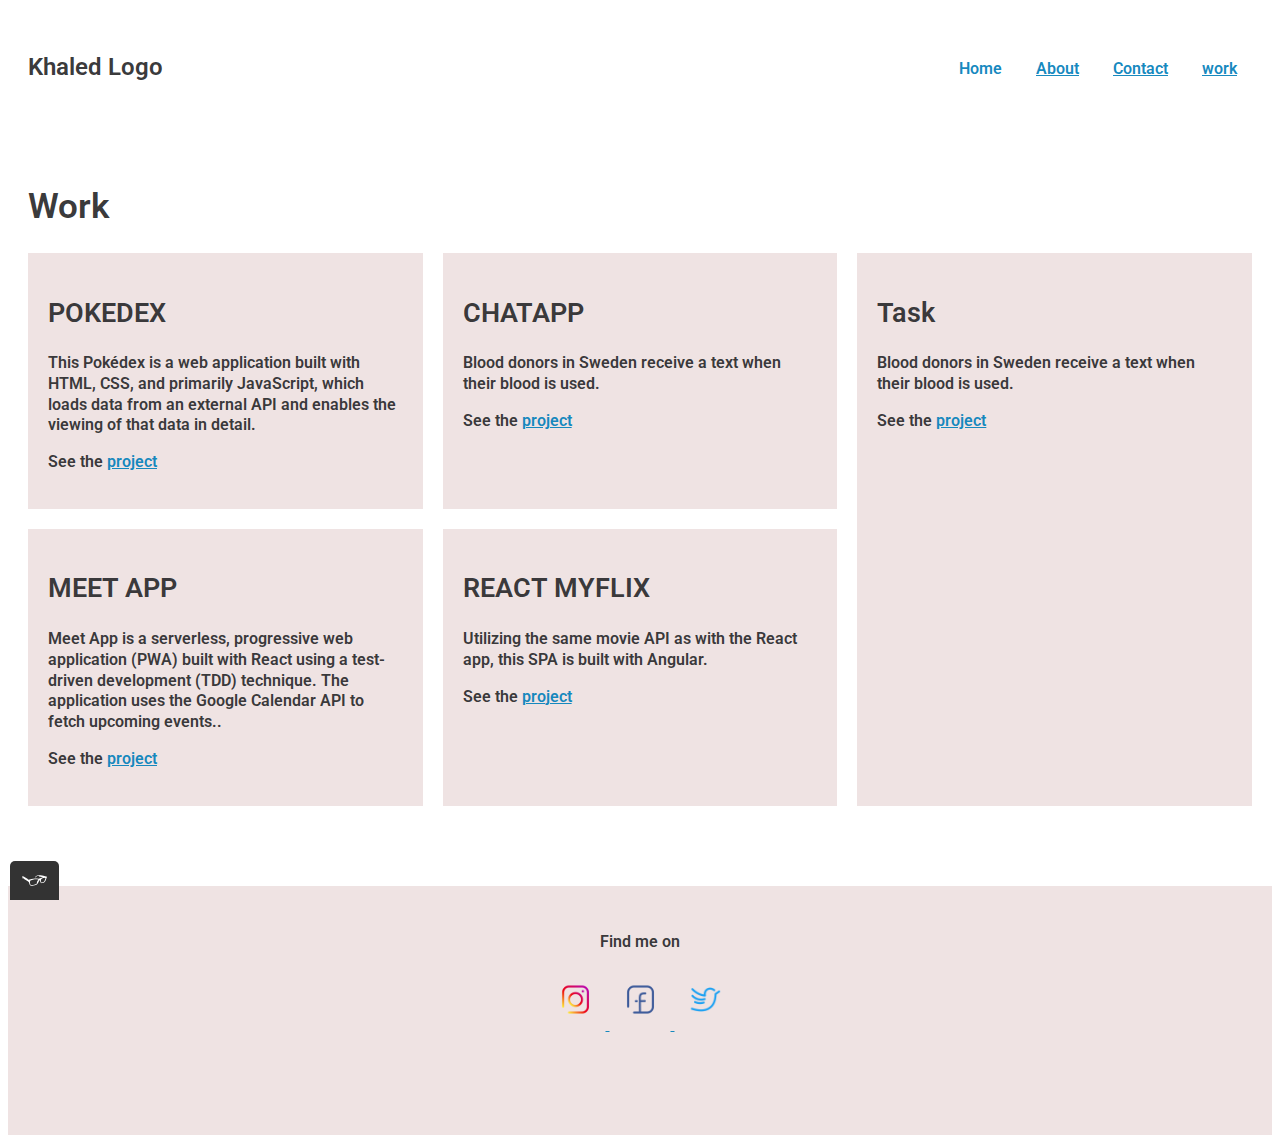
==== portfolio-main/work.html @ c7232887 "add the project" ====
<!DOCTYPE html>
<html lang="en">

<head>
    <script src="js/tota11y.min.js"></script>
    <meta charset="utf-8">
    <meta name="viewport" content="width=device-width, initial-scale=1">
    <link rel="shortcut icon" href="img/favicon.png"/>
    <title>Work</title>
    <link rel="preconnect" href="https://fonts.googleapis.com">
    <link rel="preconnect" href="https://fonts.gstatic.com" crossorigin>
    <link href="https://fonts.googleapis.com/css2?family=Roboto:wght@400;500;700&display=swap" rel="stylesheet">
    <link rel="stylesheet" href="css/styles.css">
</head>

<body>
   <header class="page-header">
        <h3 id="logo">Khaled Logo</h3>
        <nav class="main-navigation page-header__item">
            <ul role="menubar" class="navigation-list">
                <li role="presentation">
                    <a href="index.html" role="menuitem" class="navigation-list__item navigation-list__item--active">Home</a>
                </li>
                <li role="presentation">
                    <a href="about.html" role="menuitem" class="navigation-list__item">About</a>
                </li>
                <li role="presentation">
                    <a href="Contact.html" role="menuitem" class="navigation-list__item">Contact</a>
                </li>
                <li role="presentation">
                    <a href="work.html" role="menuitem" class="navigation-list__item">work</a>
                </li>
            </ul>
        </nav>
    </header>

    <main>
        <section>
            <h1> Work</h1>
            <div class="project-list">
                <div class="project-list__item">
                    <h2>POKEDEX</h2>
                    <p>This Pokédex is a web application built with HTML, CSS, and primarily JavaScript, which loads data from an external API
                    and enables the viewing of that data in detail.</p>
                    <p>See the <a href="#"> project</a></p>
                </div>
                <div class="project-list__item">
                    <h2>CHATAPP</h2>
                    <p>Blood donors in Sweden receive a text when their blood is used.</p>
                    <p>See the <a href="https://github.com/khaledawaza/hello-world"> project</a></p>
                </div>
                <div class="project-list__item">
                    <h2>MEET APP</h2>
                    <p>Meet App is a serverless, progressive web application (PWA) built with React using a test-driven development (TDD)
                    technique. The application uses the Google Calendar API to fetch upcoming events..</p>
                    <p>See the <a href="#"> project</a></p>
                </div>
                <div class="project-list__item">
                    <h2>REACT MYFLIX</h2>
                    <p>Utilizing the same movie API as with the React app, this SPA is built with Angular.</p>
                    <p>See the <a href="https://cfmovie-client.netlify.app"> project</a></p>
                </div>
                <div class="project-list__item">
                    <h2>Task</h2>
                    <p>Blood donors in Sweden receive a text when their blood is used.</p>
                    <p>See the <a href="#"> project</a></p>
                </div>
            </div>
        </section>
    </main>

    <footer class="page-footer">
        <p>Find me on</p>
        <div class="social-media">
            <a href="#" rel="noopener">
                <img class="social-media__item--icon" src="img/instagram.png" alt="This is the instagram icon">
            </a>
            <a href="#" rel="noopener">
                <img class="social-media__item--icon" src="img/facebook_icon.png" alt="This is the facebook icon">
            </a>
            <a href="#" rel="noopener">
                <img class="social-media__item--icon" src="img/twitter_icon.png" alt="This is the twitter icon">
            </a>
        </div>
    </footer>
 </body>
</html>
---- portfolio-main/css/styles.css ----
/*
Table of Contents: 
0. Global: Spacing & Layout
1. Global: Colours
2. Global: Text
3. Global: Interactive Elements
4. Global: Primary Navigation
5. Global: Footer
6. Page: Home
7. Page: Work
8. Page: About
9. Page: Contact
*/
/* 
=====================================
1. GLOBAL COLOUR STYLINGS
=====================================
*/

:root {
    /* primary brand colors*/
    --wolf-grey: #b3a7b1ef;
    /* body                 background-color*/
    --night-black: #2e2e30ef;
    /* body; table          color */
    --ocean-blue: #078bf8ef;
    /* button               background-color*/
    --snow-white: #fffdfe;
    /* button               color */
    --stone-turquoise: #0882bbef;
    /* anchor               color */
    /* secondary brand colors */
    --light-pink: #eddfdfdf;
    /* body                 background-color*/
    /* action colors */
    --vistied-blue: #2a306bef;
    /* anchor:hover      background-color */
    --active-blue: #b3aa79ef;
    /* anchor:focus      background-color */
    --silver-white: #f9fcffef;
    /* button           border color */
    /* Berliner Tor colors */
    --sun-shine: #c5bb3bfc;
    /* sun 0% */
    --evening-sun: #ae6609ef;
    /* sun 50% */
    --sun-set: #750e0aef;
    /* sun 100% */
}
/* 
=====================================
0. GLOBAL SPACINGS AND LAYOUT
=====================================
*/
* {
    box-sizing: border-box;
}

header {
    margin: 0;
}

main {
    margin: 0;
    padding: 30px 20px 80px 20px;
    /*padding: 20px;*/
}

footer {
    margin: 0;
}


/* 
=====================================
2. GLOBAL TEXT STYLINGS:    >>>> TYPOGRAPHY
=====================================
*/

:root {
    --size-large: 22px;
    --size-standard: 16px;
    --size-button: 18px;
    --h1-size: 35px;
    --h2-size: 27px;
    --h3-size: 24px;
    --font-heavy: 800;
    --font-bold: 600;
    --font-light: 400;
    --line-large: 1.6;
    --line-medium: 1.3;
    --line-small: 1.0;
}

body {
    /* color */
    /* background-color: var(--wolf-grey); */
    color: var(--night-black);
    /* typography */
    font-family: 'Roboto', sans-serif;
    font-size: var(--size-standard);
    font-weight: var(--font-bold);
    line-height: var(--line-medium);
}

h1 {
    /* typography */
    font-size: var(--h1-size);
    font-weight: var(--font-bold);
    line-height: var(--line-medium);
}

h2 {
    /* typography */
    font-size: var(--h2-size);
    font-weight: var(--font-bold);
    line-height: var(--line-medium);
}

h3 {
    /* typography */
    font-size: var(--h3-size);
    font-weight: var(--font-bold);
    line-height: var(--line-medium);
}


/* 
=====================================
3. INTERACTIVE ELEMENTS
=====================================
*/

:root {
    --primary-color: #357b70;
    --secondary-color: #e0b354;
    --dark-grey: #2b2b2b;
}

a {
    color: var(--primary-color);
}

a {
    color: var(--stone-turquoise);
    /*margin: 5px;*/
}

a:hover,
a:focus {
    text-decoration: none;
}

a:visited {
    color: var(--heaven-blue);
}

a:active {
    color: var(--smaragd-green);
}

.button-code,
.button-contact,
.button {
    /* Color */
    background-color: var(--ocean-blue);
    color: var(--snow-white);
    /*Typographie */
    font-family: inherit;
    font-size: var(--size-button);
    text-decoration: none;
    /*Layout */
    display: inline-block;
    margin: 5px;
    /*margin can be found under anchor*/
    padding: 10px 20px;
    border-radius: 3px;
    border: none;
    /* border-bottom: 2px solid var(--silver-white); */
    transition: opacity 0.2s ease-in-out;
    cursor: pointer;
}

.button-code:hover,
.button-code:focus,
.button-contact:hover,
.button-contact:focus .button:hover,
.button:focus {
    cursor: pointer;
    opacity: 0.8;
}


/* 
=====================================
4. PRIMARY NAVIGATION
=====================================
<header         class="page-header"
<img            class="page-header__item" class="page-header__logo"
<nav            class="page-header__item" class="navigation-menu"
<ul             class="navigation-list"
<li             <a class="navigation-list__item" class="navigation-list__item--active"
*/


/* === header === */

.page-header {
    /* color */
    /* background-color: var(--light-pink); */
    /* layout */
    display: flex;
    width: 100%;
    padding: 20px;
}

.page-header__item {
    flex: 0 1 50px;
}

.page-header__item:last-child {
    text-align: right;
    flex-grow: 1;
}


/* === UL === */

.navigation-list {
    list-style-type: none;
}


/* === links (list) === */

.navigation-list li {
 
    display: inline-block;
    /*margin: 5px 20px;*/
    margin: 15px;
}

.navigation-list__item--active {
    text-decoration: none;
}


/* === brand logo === */
/*.page-header__logo{
max-width: 5px;
height: 10px;
padding-right: 100px;
}*/

@media all and (min-width: 300px) and (max-width: 500px) {
    .page-header__logo {
        width: 100px;
        height: 100px;
    }
}


/* 
=====================================
5. FOOTER
=====================================
<footer         class="page-footer"></footer>
<div            class="social-media
<img            class="social-media__item--icon" 
*/

.page-footer {
    /* color */
    background-color: var(--light-pink);
    /* layout */
    clear: both;
    display: flex;
    flex-direction: column;
    text-align: center;
    border-top: 2px solid var(--eagleEye-grey);
    padding: 30px 0 100px 0;
}

.social-media__item--icon {
    width: 57px;
    height: auto;
    margin: 2px;
}


/* 
=====================================
6. HOME PAGE
=====================================
*/

.profile {
    max-width: 800px;
    margin: 0 auto;
    text-align: center;
}

.profile__picture {
    float: left;
    width: 200px;
    margin-right: 40px;
    border-radius: 50%;
}


/* 
=====================================
7. WORK PAGE
=====================================
*/


/******start grid fallback */

.project-list__item {
    display: inline-block;
    padding: 20px;
    width: 33%;
}


/******end grid fallback */

@supports (display: grid) {
    .project-list {
        display: grid;
        grid-template-columns: 1fr 1fr 1fr;
        gap: 20px;
    }
    .project-list__item {
        background-color: var(--light-pink);
        width: 100%;
    }
    .project-list__item:last-child {
        grid-column: 3 / 4;
        grid-row: 1 / 3;
    }
}


/* 
=====================================
8. About PAGE
=====================================
*/
.col-grup{
    background-color: rgb(238, 213, 213);
}

.about-page {
    text-align: center;
}

.container-intro {
    text-align: center;
    max-width: 100%;
    padding: 0 100px 20px 100px;
}

.intro-list {
    list-style-type: none;
.container-insights {
    background-color: var(--wolf-grey);
    border: 1px solid var(--light-pink);
    margin: 15px 50px;
    padding: 20px 100px;
}

.container-table {
    background-color: var(--wolf-grey);
    border: 1px solid var(--light-pink);
    margin: 15px 50px;
}

.table-canvas {
    background-color: var(--snow-white);
    border: 1px solid var(--night-black);
    margin-left: auto;
    margin-right: auto;
    padding: 0 0 20px 0;
}


/*.table-canvas__item{                              
  padding: 5px;
}*/

.table-headline {
    color: var(--night-black);
    font-weight: var(--font-bold);
    font-size: var(--size-large);
    text-decoration: underline var(--night-black);
}
.berlin-illustration {
    width: 50%;
    height: auto;
}

.container-berliner {
    max-width: 500px;
    height: auto;
    border: 2px solid red;
    padding: 200px;
}

@keyframes color-change {
    0% {
        fill: var(--sun-shine);
    }
    50% {
        fill: var(--evening-sun);
    }
    100% {
        fill: var(--sun-set);
    }
}

.sun {
    animation: 4s color-change infinite alternate linear;
}

@keyframes cloud-moves {
    from {
        transform: translate(0. 50px)
    }
    to {
        transform: translate(200px, 50px)
    }
}

.cloud-front {
    animation: 30s cloud-moves infinite alternate linear;
}

@keyframes cloud-move-reverse {
    from {
        transform: translate(450px, 48px);
        /*transform: rotate(0deg)*/
    }
    to {
        transform: translate(100px, 48px);
        /*transform: rotate(120deg)*/
    }
}

.cloud-back {
    animation: 10s cloud-move-reverse infinite alternate linear;
}


/* 
=====================================
9. Contact PAGE
=====================================
*/

.contact-container {
    border: 2px solid var(--light-pink);
    /* ISSUE: Why does it not work ? */
    background-color: var(--snow-white);
}

.contactPage-main {
    text-align: center;
}

.registration-container {
    padding: 50px 0;
}

.registration-container__form {
    width: 300px;
    margin: 0 auto;
}

.standard-label,
.standard-input {
    display: block;
    text-align: left;
    width: 100%;
}

.standard-input {
    padding: 4px 10px;
}


/* Media */

@media all and (max-width: 500px) {
    .project-list {
        grid-template-columns: 1fr;
    }
}

@media all and (min-width: 500px) and (max-width: 750px) {
    .project-list {
        grid-template-columns: 1fr 1fr;
    }
}

@media all and (max-width: 750px) {
    .project-list {
        gap: 10px;
    }
    .project-list__item:last-child {
        grid-column: auto / auto;
        grid-row: auto / auto;
    }
    h1 {
     font-size:20px;
    }
}
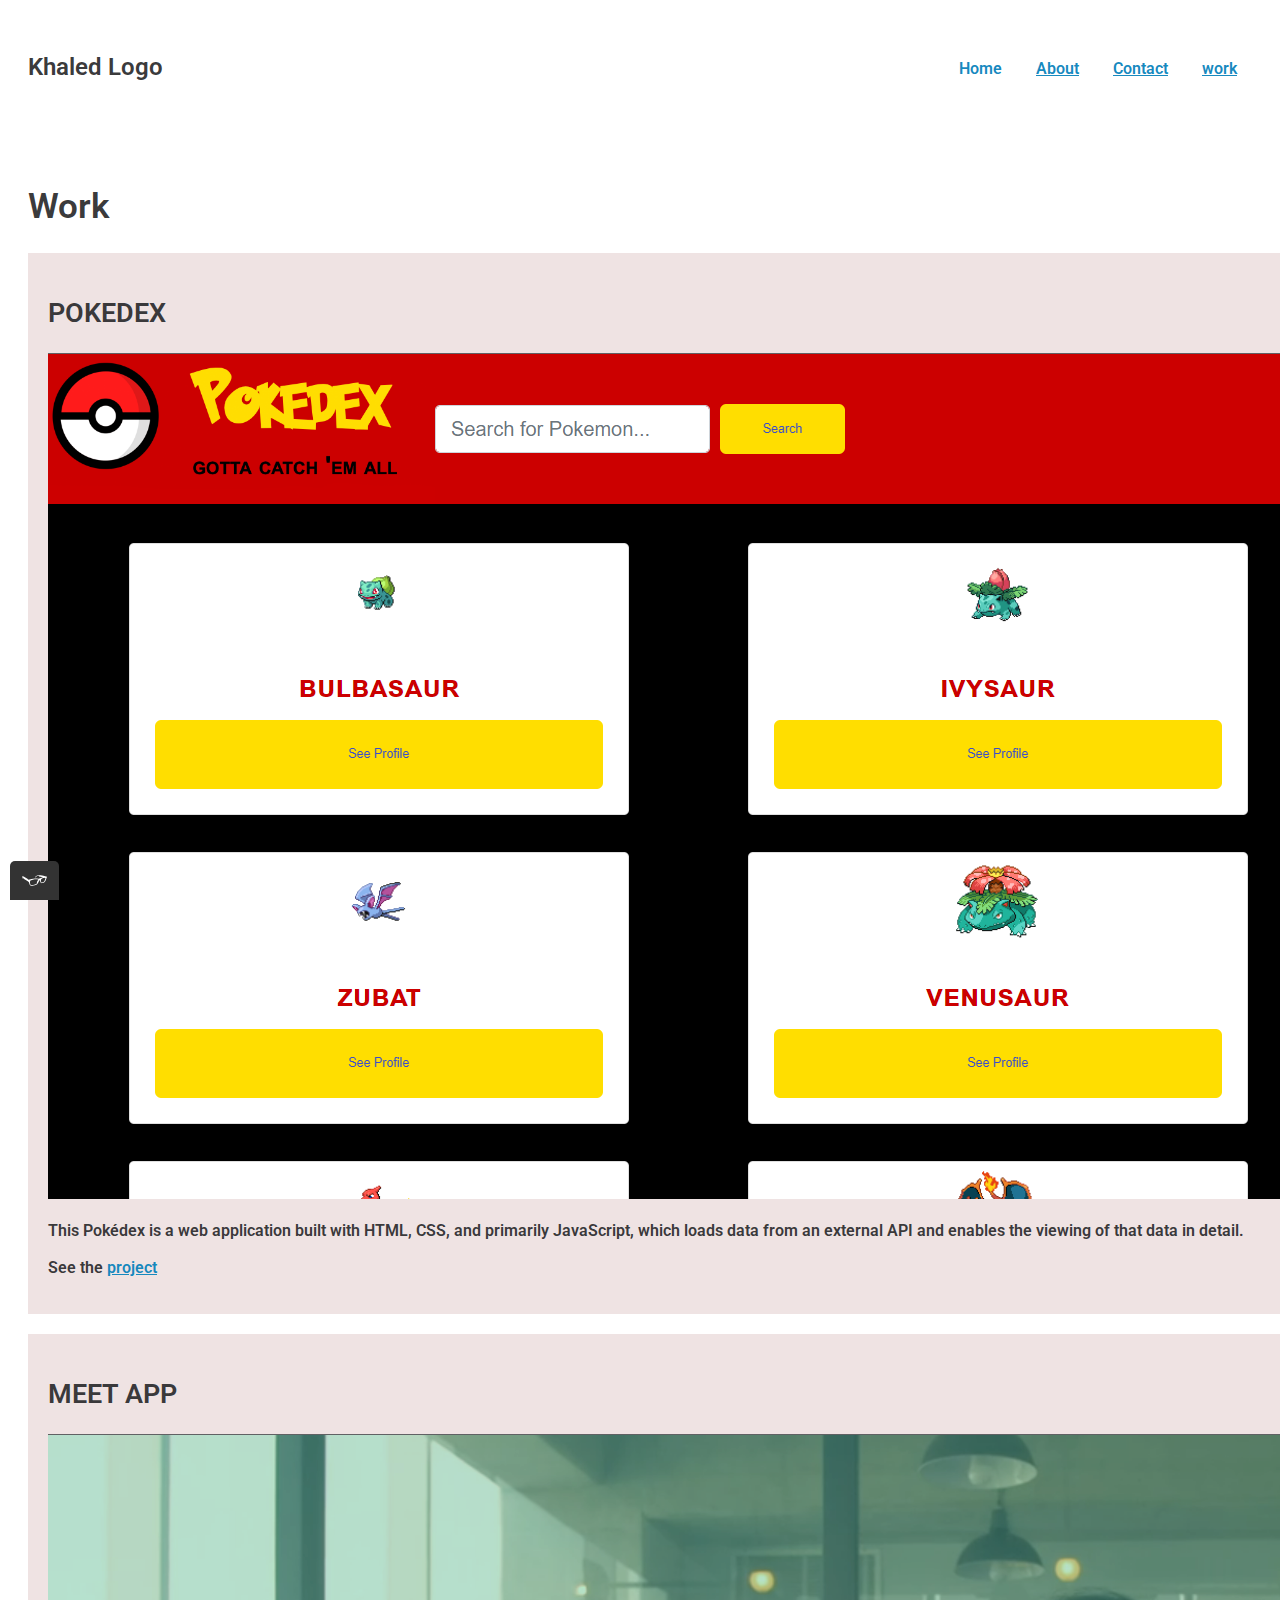
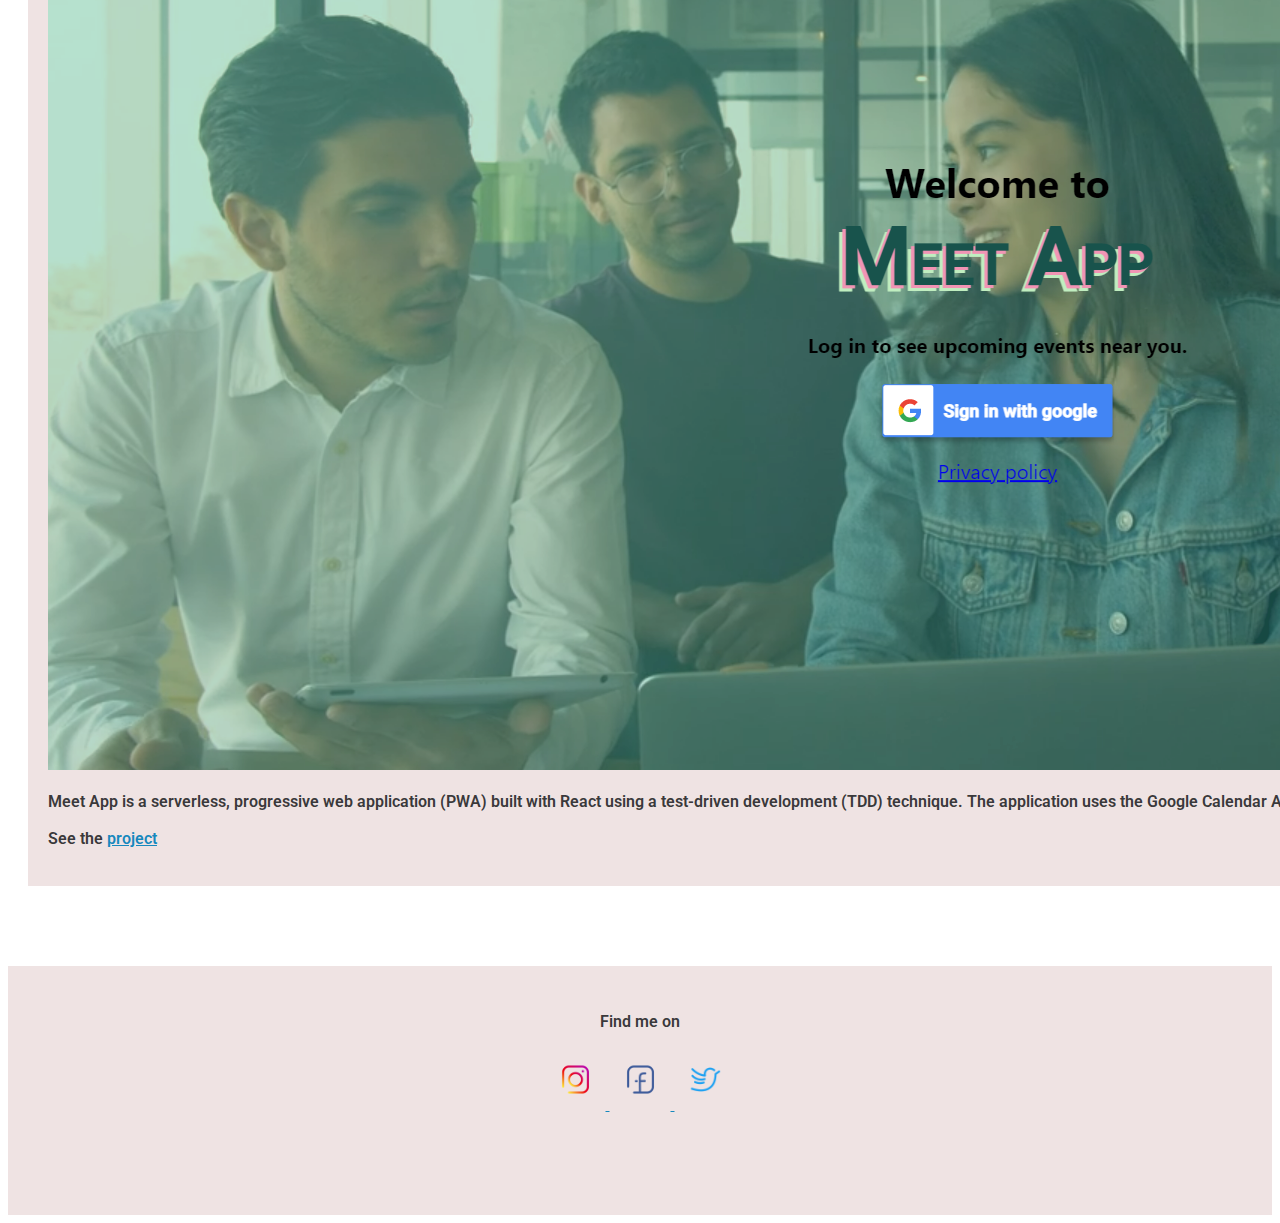
==== commit 3b56748d: "add img" ====
--- a/portfolio-main/work.html
+++ b/portfolio-main/work.html
@@ -40,30 +40,35 @@
             <div class="project-list">
                 <div class="project-list__item">
                     <h2>POKEDEX</h2>
+                      <img src="img/pokedex.png"" />
                     <p>This Pokédex is a web application built with HTML, CSS, and primarily JavaScript, which loads data from an external API
                     and enables the viewing of that data in detail.</p>
-                    <p>See the <a href="#"> project</a></p>
+                    <p>See the <a href="https://github.com/khaledawaza/simple-js-app"> project</a></p>
                 </div>
                 <div class="project-list__item">
                     <h2>CHATAPP</h2>
+                    <img src="img/chatapp.png" alt="" />
                     <p>Blood donors in Sweden receive a text when their blood is used.</p>
                     <p>See the <a href="https://github.com/khaledawaza/hello-world"> project</a></p>
                 </div>
                 <div class="project-list__item">
                     <h2>MEET APP</h2>
+                    <img src="img/meetapp.png" alt="" />
                     <p>Meet App is a serverless, progressive web application (PWA) built with React using a test-driven development (TDD)
                     technique. The application uses the Google Calendar API to fetch upcoming events..</p>
-                    <p>See the <a href="#"> project</a></p>
+                    <p>See the <a href="https://github.com/khaledawaza/meet"> project</a></p>
                 </div>
                 <div class="project-list__item">
                     <h2>REACT MYFLIX</h2>
+                     <img src="img/myflix_client.png" alt="" />
                     <p>Utilizing the same movie API as with the React app, this SPA is built with Angular.</p>
                     <p>See the <a href="https://cfmovie-client.netlify.app"> project</a></p>
                 </div>
                 <div class="project-list__item">
-                    <h2>Task</h2>
-                    <p>Blood donors in Sweden receive a text when their blood is used.</p>
-                    <p>See the <a href="#"> project</a></p>
+                    <h2>MYFLIX ANGULAR</h2>
+                   <img src="img/angular.png" alt="" />
+                    <p>Utilizing the same movie API as with the React app, this SPA is built with Angular.</p>
+                    <p>See the <a href="https://github.com/khaledawaza/myFlix-client-1"> project</a></p>
                 </div>
             </div>
         </section>
